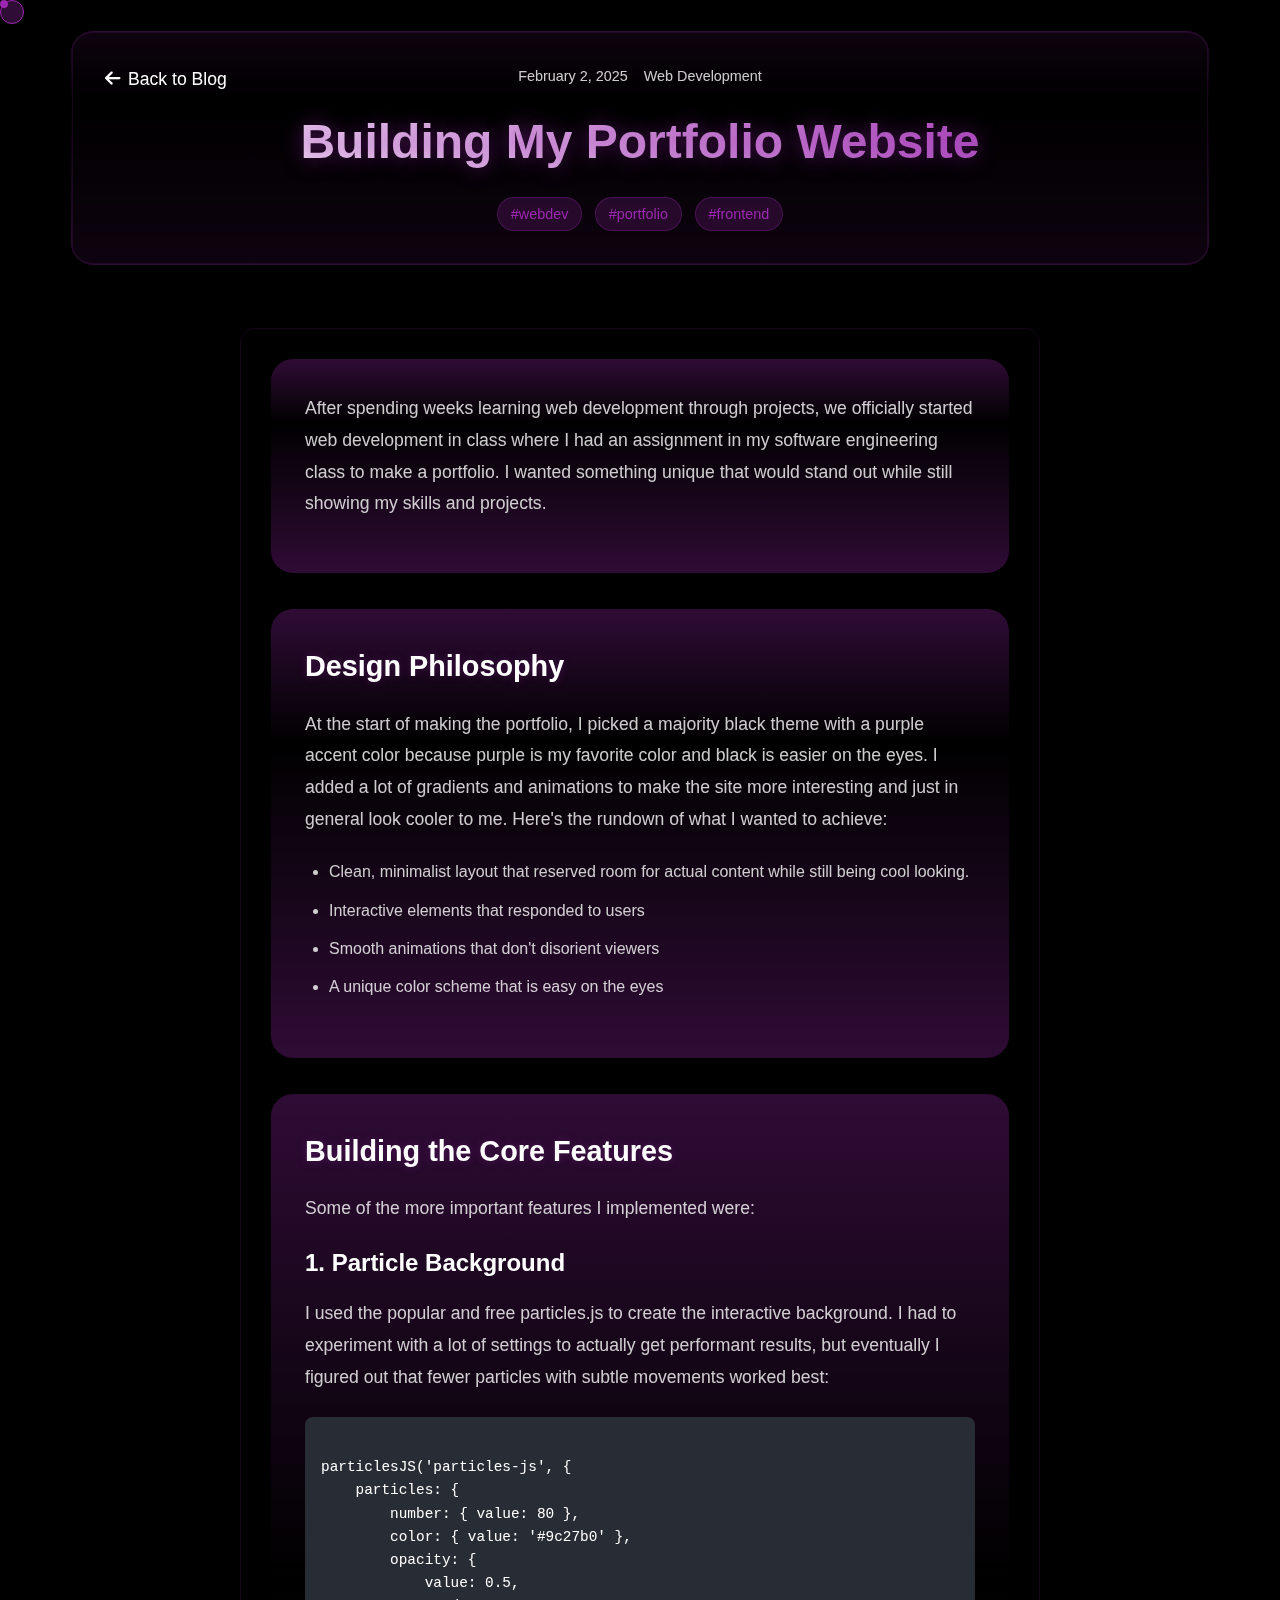
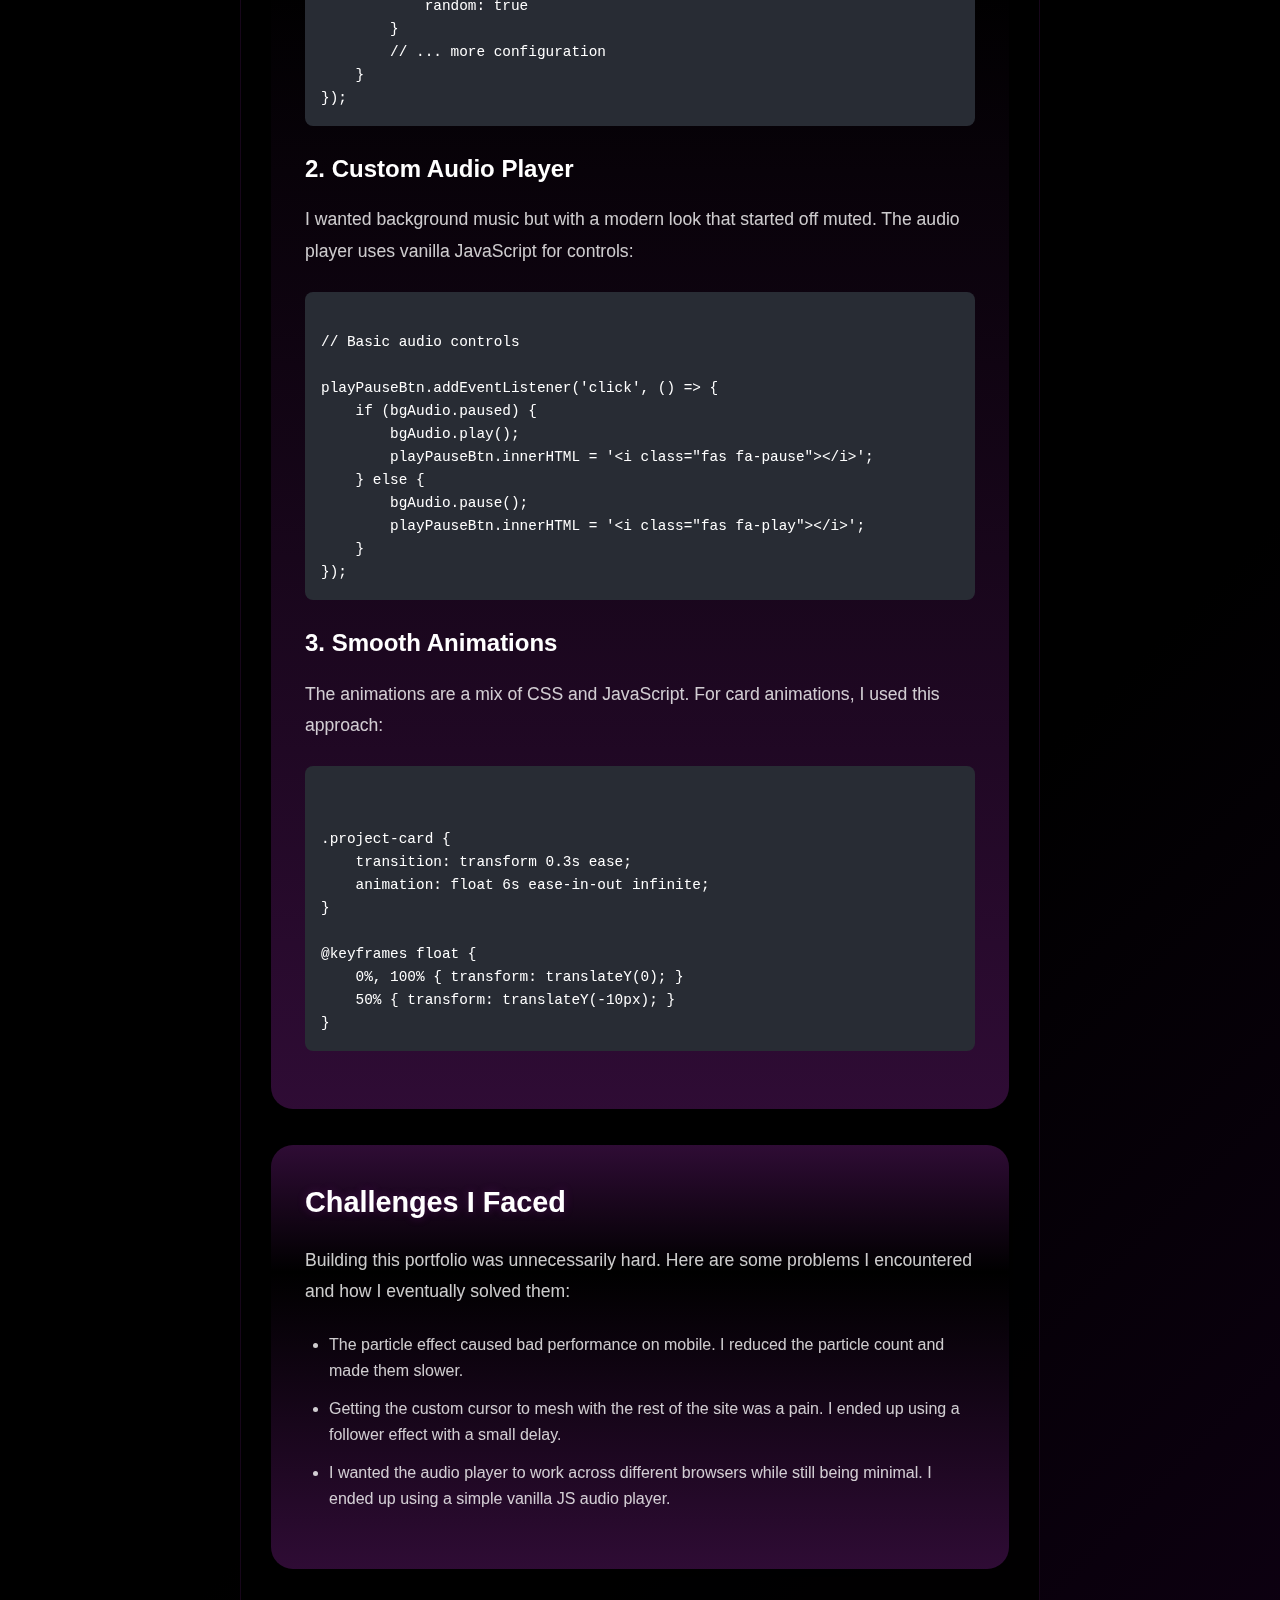
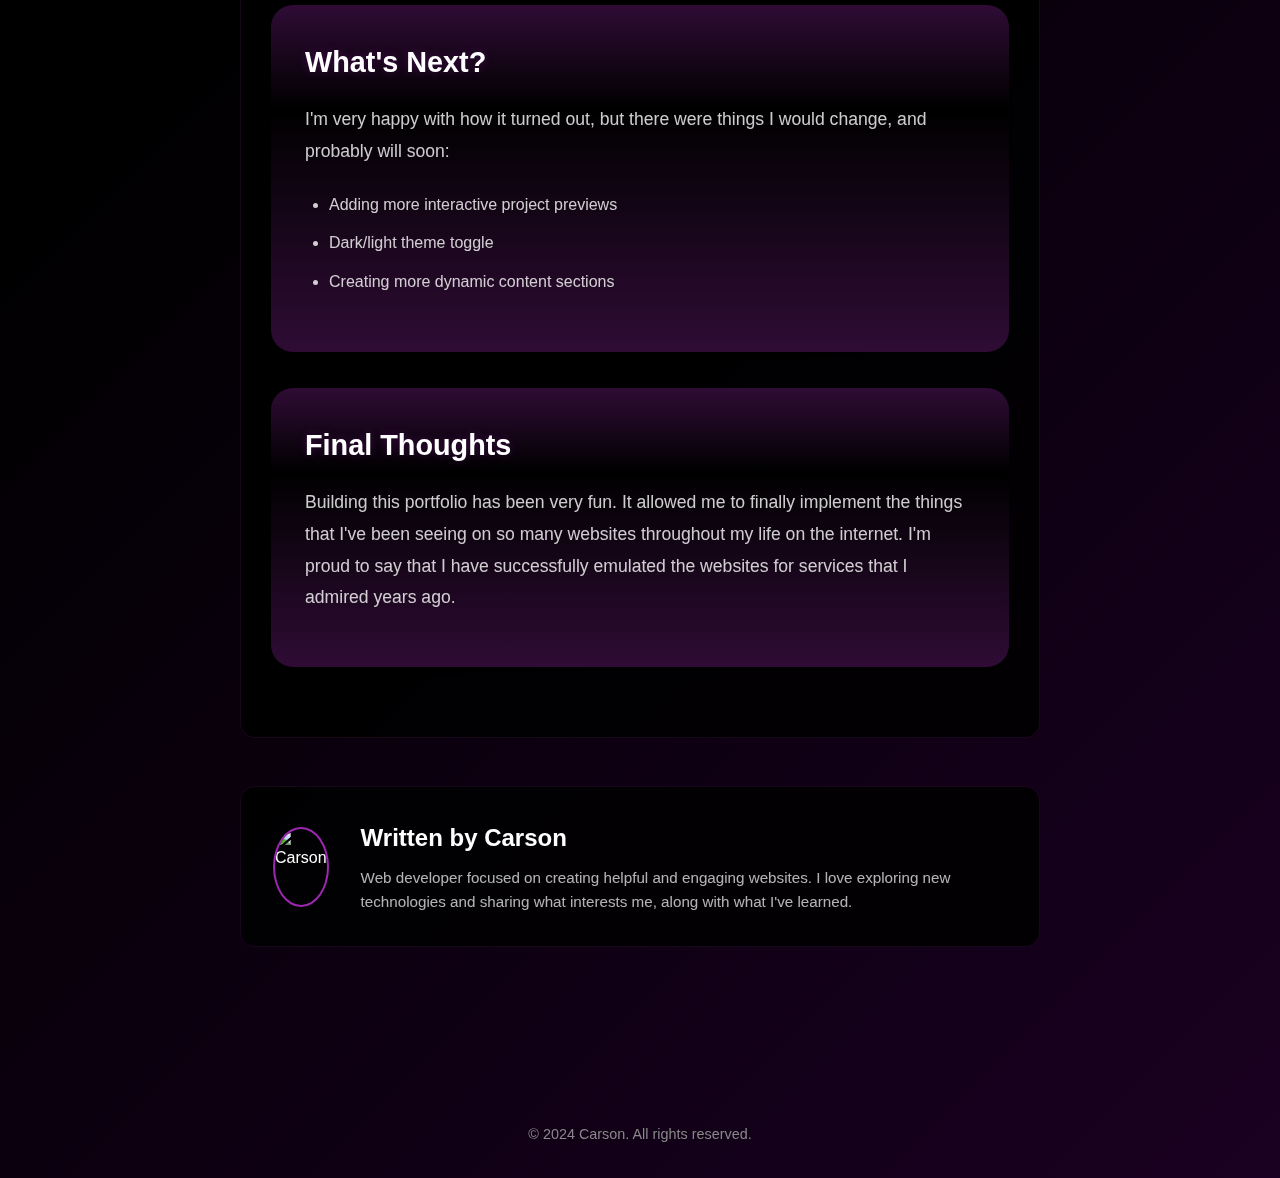
==== blog/how-i-built-my-portfolio.html @ 6c85869a "Added blog section with first post about portfolio creation. Enhanced UI with better visibility for " ====
<!DOCTYPE html>
<html lang="en">
<head>
    <meta charset="UTF-8">
    <meta name="viewport" content="width=device-width, initial-scale=1.0">
    <title>How I Built My Portfolio - Carson's Blog</title>
    <link rel="preconnect" href="https://fonts.googleapis.com">
    <link rel="preconnect" href="https://fonts.gstatic.com" crossorigin>
    <link href="https://fonts.googleapis.com/css2?family=Satoshi:wght@400;500;700&display=swap" rel="stylesheet">
    <link rel="stylesheet" href="https://cdnjs.cloudflare.com/ajax/libs/font-awesome/6.5.1/css/all.min.css">
    <link rel="stylesheet" href="../styles/style.css">
    <link rel="stylesheet" href="../styles/blog.css">
    <link rel="stylesheet" href="https://cdnjs.cloudflare.com/ajax/libs/highlight.js/11.9.0/styles/atom-one-dark.min.css">
</head>
<body>
    <!-- Particle Container -->
    <div class="particles" id="particles-js"></div>

    <!-- Custom Cursor Elements -->
    <div class="custom-cursor"></div>
    <div class="custom-cursor-follower"></div>

    <div class="container">
        <!-- Blog Post Header -->
        <header class="blog-header">
            <a href="index.html" class="back-link">
                <i class="fas fa-arrow-left"></i> Back to Blog
            </a>
            <div class="post-meta">
                <span class="post-date">February 2, 2025</span>
                <span class="post-category">Web Development</span>
            </div>
            <h1>Building My Portfolio Website</h1>
            <div class="post-tags">

                <span>#webdev</span>
                <span>#portfolio</span>
                <span>#frontend</span>
            </div>
        </header>

        <!-- Blog Post Content -->
        <article class="blog-post-content">
            <!-- Introduction -->
            <section class="post-section">
                <p>
                    After spending weeks learning web development through projects, we officially started web development in class where I had an assignment in my software engineering class to make a portfolio. I wanted something unique that would stand out while still showing my skills and projects.
                </p>
            </section>

            <!-- Design Philosophy -->
            <section class="post-section">
                <h2>Design Philosophy</h2>
                <p>
                    At the start of making the portfolio, I picked a majority black theme with a purple accent color because purple is my favorite color and black is easier on the eyes. I added a lot of gradients and animations to make the site more interesting and just in general look cooler to me. Here's the rundown of what I wanted to achieve:
                </p>
                <ul>
                    <li>Clean, minimalist layout that reserved room for actual content while still being cool looking.</li>
                    <li>Interactive elements that responded to users</li>
                    <li>Smooth animations that don't disorient viewers</li>
                    <li>A unique color scheme that is easy on the eyes</li>
                </ul>
            </section>


            <!-- Technical Implementation -->
            <section class="post-section">
                <h2>Building the Core Features</h2>
                <p>
                    Some of the more important features I implemented were:
                </p>

                <h3>1. Particle Background</h3>
                <p>
                    I used the popular and free particles.js to create the interactive background. I had to experiment with a lot of settings to actually get performant results, but eventually I figured out that fewer particles with subtle movements worked best:
                </p>
                <pre><code class="language-javascript">
particlesJS('particles-js', {
    particles: {
        number: { value: 80 },
        color: { value: '#9c27b0' },
        opacity: {
            value: 0.5,
            random: true
        }
        // ... more configuration
    }
});</code></pre>

                <h3>2. Custom Audio Player</h3>
                <p>
                    I wanted background music but with a modern look that started off muted. The audio player uses vanilla JavaScript for controls:
                </p>
                <pre><code class="language-javascript">
// Basic audio controls

playPauseBtn.addEventListener('click', () => {
    if (bgAudio.paused) {
        bgAudio.play();
        playPauseBtn.innerHTML = '&lt;i class="fas fa-pause">&lt;/i>';
    } else {
        bgAudio.pause();
        playPauseBtn.innerHTML = '&lt;i class="fas fa-play">&lt;/i>';
    }
});</code></pre>

                <h3>3. Smooth Animations</h3>
                <p>
                    The animations are a mix of CSS and JavaScript. For card animations, I used this approach:
                </p>
                <pre><code class="language-css">

.project-card {
    transition: transform 0.3s ease;
    animation: float 6s ease-in-out infinite;
}

@keyframes float {
    0%, 100% { transform: translateY(0); }
    50% { transform: translateY(-10px); }
}</code></pre>
            </section>

            <!-- Challenges and Solutions -->
            <section class="post-section">
                <h2>Challenges I Faced</h2>
                <p>
                    Building this portfolio was unnecessarily hard. Here are some problems I encountered and how I eventually solved them:
                </p>
                <ul>

                    <li>The particle effect caused bad performance on mobile. I reduced the particle count and made them slower.</li>
                    <li>Getting the custom cursor to mesh with the rest of the site was a pain. I ended up using a follower effect with a small delay.</li>
                    <li>I wanted the audio player to work across different browsers while still being minimal. I ended up using a simple vanilla JS audio player.</li>
                </ul>
            </section>


            <!-- Future Improvements -->
            <section class="post-section">
                <h2>What's Next?</h2>
                <p>
                    I'm very happy with how it turned out, but there were things I would change, and probably will soon:
                </p>
                <ul>
                    <li>Adding more interactive project previews</li>
                    <li>Dark/light theme toggle</li>
                    <li>Creating more dynamic content sections</li>
                </ul>
            </section>

            <!-- Conclusion -->
            <section class="post-section">
                <h2>Final Thoughts</h2>
                <p>
                    Building this portfolio has been very fun. It allowed me to finally implement the things that I've been seeing on so many websites throughout my life on the internet. I'm proud to say that I have successfully emulated the websites for services that I admired years ago.
                </p>
            </section>
        </article>


        <!-- Author Bio -->
        <div class="author-bio">
            <img src="../images/profile.jpg" alt="Carson" class="author-image">
            <div class="author-info">
                <h3>Written by Carson</h3>
                <p>Web developer focused on creating helpful and engaging websites. I love exploring new technologies and sharing what interests me, along with what I've learned.</p>
            </div>
        </div>
    </div>


    <footer>
        <p>&copy; 2024 Carson. All rights reserved.</p>
    </footer>

    <script src="https://cdn.jsdelivr.net/particles.js/2.0.0/particles.min.js"></script>
    <script src="https://cdnjs.cloudflare.com/ajax/libs/highlight.js/11.9.0/highlight.min.js"></script>
    <script>
        // Custom cursor effect
        const cursor = document.querySelector('.custom-cursor');
        const cursorFollower = document.querySelector('.custom-cursor-follower');

        document.addEventListener('mousemove', (e) => {
            cursor.style.left = e.clientX + 'px';
            cursor.style.top = e.clientY + 'px';
            
            setTimeout(() => {
                cursorFollower.style.left = e.clientX + 'px';
                cursorFollower.style.top = e.clientY + 'px';
            }, 50);
        });

        document.addEventListener('mousedown', () => {
            cursor.style.transform = 'scale(0.8)';
            cursorFollower.style.transform = 'scale(0.5)';
        });

        document.addEventListener('mouseup', () => {
            cursor.style.transform = 'scale(1)';
            cursorFollower.style.transform = 'scale(1)';
        });

        // Hover effect for clickable elements
        const clickables = document.querySelectorAll('a, button, code');
        clickables.forEach(element => {
            element.addEventListener('mouseenter', () => {
                cursor.style.transform = 'scale(1.5)';
                cursorFollower.style.transform = 'scale(0.5)';
            });
            
            element.addEventListener('mouseleave', () => {
                cursor.style.transform = 'scale(1)';
                cursorFollower.style.transform = 'scale(1)';
            });
        });

        // Initialize syntax highlighting
        hljs.highlightAll();
    </script>
</body>
</html>
---- styles/style.css ----
/* Reset and Base Styles */
* {
    margin: 0;
    padding: 0;
    box-sizing: border-box;
    cursor: none !important;
}

:root {
    --gradient-start: #000000;
    --gradient-end: #1a0022;
    --accent-color: #9c27b0;
    --text-color: #ffffff;
    --card-bg: rgba(0, 0, 0, 0.85);
    --card-border: rgba(156, 39, 176, 0.15);
    --card-hover: rgba(156, 39, 176, 0.2);
}

@property --gradient-angle {
    syntax: '<angle>';
    initial-value: 0deg;
    inherits: false;
}

body {
    font-family: 'Satoshi', sans-serif;
    line-height: 1.6;
    color: var(--text-color);
    background: linear-gradient(135deg, var(--gradient-start) 60%, var(--gradient-end) 100%);
    min-height: 100vh;
}

.container {
    max-width: 1200px;
    margin: 0 auto;
    padding: 2rem;
}

/* Profile Section Styles */
.profile-section {
    background: var(--card-bg);
    border-radius: 20px;
    padding: 2rem;
    margin-bottom: 2rem;
    box-shadow: 0 4px 20px rgba(0, 0, 0, 0.3);
    backdrop-filter: blur(10px);
    border: 1px solid var(--card-border);
}

.profile-container {
    display: flex;
    align-items: center;
    gap: 2rem;
}

.profile-image {
    flex-shrink: 0;
    position: relative;
    transform-style: preserve-3d;
    perspective: 1000px;
}

.avatar {
    width: 150px;
    height: 150px;
    border-radius: 50%;
    object-fit: cover;
    border: 3px solid var(--accent-color);
    box-shadow: 0 0 20px rgba(156, 39, 176, 0.3);
    transform: translateZ(20px);
    transition: transform 0.3s ease;
}

.profile-info {
    flex-grow: 1;
}

.profile-info h1 {
    font-size: 2.5rem;
    margin-bottom: 1rem;
    font-weight: 700;
    background: linear-gradient(45deg, #fff, #e1bee7);
    -webkit-background-clip: text;
    -webkit-text-fill-color: transparent;
}

.status {
    color: rgba(255, 255, 255, 0.7);
    font-size: 1.1rem;
    margin-bottom: 1rem;
    padding: 0.5rem 1rem;
    border-radius: 20px;
    display: inline-block;
    position: relative;
    text-shadow: 0 0 10px rgba(156, 39, 176, 0.3);
}

.social-links {
    display: flex;
    gap: 1rem;
}

.social-icon {
    width: 45px;
    height: 45px;
    border-radius: 50%;
    background: var(--card-bg);
    display: flex;
    align-items: center;
    justify-content: center;
    color: var(--text-color);
    text-decoration: none;
    transition: all 0.3s ease;
    border: 1px solid var(--card-border);
    padding: 10px;
    position: relative;
}

.social-icon i {
    font-size: 1.2rem;
    position: absolute;
    top: 50%;
    left: 50%;
    transform: translate(-50%, -50%);
}

.social-icon:hover {
    background: var(--accent-color);
    transform: translateY(-2px);
    box-shadow: 0 0 15px rgba(156, 39, 176, 0.4);
}

/* Section Styles */
section {
    position: relative;
    background: var(--card-bg);
    border-radius: 20px;
    padding: 2rem;
    margin-bottom: 2rem;
    box-shadow: 0 4px 20px rgba(0, 0, 0, 0.3);
    border: none;
    z-index: 1;
}

section::before {
    content: '';
    position: absolute;
    inset: -2px;
    border-radius: 22px;
    background: linear-gradient(
        var(--gradient-angle),
        var(--accent-color),
        transparent 70%,
        var(--accent-color)
    );
    opacity: 0.3;
    z-index: -1;
    animation: rotate-gradient 5s linear infinite;
}

section::after {
    background: var(--card-bg);
}

h2 {
    font-size: 2rem;
    margin-bottom: 1.5rem;
    color: var(--text-color);
    text-shadow: 0 0 10px rgba(156, 39, 176, 0.3);
}

h3 {
    font-size: 1.5rem;
    margin-bottom: 1rem;
    color: var(--text-color);
}

/* About Section */
.about-content {
    max-width: 800px;
}

.about-content p {
    margin-bottom: 1.5rem;
    font-size: 1.1rem;
    color: rgba(255, 255, 255, 0.8);
}

.interests ul {
    list-style: none;
    display: grid;
    grid-template-columns: repeat(auto-fit, minmax(200px, 1fr));
    gap: 1rem;
}

.interests li {
    background: var(--card-bg);
    padding: 1.2rem;
    border-radius: 15px;
    font-weight: 500;
    color: var(--text-color);
    border: 1px solid var(--card-border);
    transition: all 0.3s ease;
    display: flex;
    flex-direction: column;
    gap: 0.5rem;
}

.interests li i {
    color: var(--accent-color);
    margin-right: 0.5rem;
    font-size: 1.1rem;
}

.game-details {
    font-size: 0.9rem;
    color: rgba(255, 255, 255, 0.6);
    margin-top: 0.3rem;
}

.interests li:hover {
    transform: translateY(-2px);
    background: rgba(156, 39, 176, 0.1);
    box-shadow: 0 0 15px rgba(156, 39, 176, 0.2);
}

/* Portfolio Section */
.projects-grid {
    display: grid;
    grid-template-columns: repeat(auto-fit, minmax(300px, 1fr));
    gap: 2rem;
}

.project-card {
    background: var(--card-bg);
    border-radius: 15px;
    overflow: hidden;
    transition: transform 0.3s ease;
    border: 1px solid var(--card-border);
    animation: float 6s ease-in-out infinite;
    animation-delay: calc(var(--delay, 0) * 1s);
}

.project-card:hover {
    transform: translateY(-5px) scale(1.02);
    box-shadow: 0 10px 30px rgba(156, 39, 176, 0.3);
    transition: all 0.3s ease;
}

.project-image {
    width: 100%;
    height: 200px;
    object-fit: cover;
}

.project-content {
    padding: 1.5rem;
}

.project-content h3 {
    color: var(--text-color);
    margin-bottom: 0.5rem;
}

.project-content p {
    color: rgba(255, 255, 255, 0.8);
    margin-bottom: 1rem;
}

.tech-stack {
    display: flex;
    flex-wrap: wrap;
    gap: 0.5rem;
    margin-bottom: 1rem;
}

.tech-stack span {
    background: rgba(156, 39, 176, 0.2);
    padding: 0.3rem 0.8rem;
    border-radius: 15px;
    font-size: 0.9rem;
    color: var(--text-color);
    border: 1px solid rgba(156, 39, 176, 0.3);
}

.project-links {
    display: flex;
    gap: 1rem;
    margin-top: 1.5rem;
}

.project-link {
    display: inline-flex;
    align-items: center;
    gap: 0.5rem;
    color: var(--text-color);
    text-decoration: none;
    padding: 0.5rem 1rem;
    border-radius: 20px;
    transition: all 0.3s ease;
    font-size: 0.9rem;
}

.project-link:not(.live-demo) {
    background: var(--accent-color);
}

.project-link.live-demo {
    background: transparent;
    border: 1px solid var(--accent-color);
}

.project-link:hover {
    transform: translateY(-2px);
    box-shadow: 0 0 15px rgba(156, 39, 176, 0.4);
}

.project-link:not(.live-demo):hover {
    background: #7b1fa2;
}

.project-link.live-demo:hover {
    background: rgba(156, 39, 176, 0.1);
}

/* Skills Section */
.skills-grid {
    display: grid;
    grid-template-columns: repeat(auto-fit, minmax(250px, 1fr));
    gap: 2rem;
}

.skill-card {
    background: var(--card-bg);
    padding: 2rem;
    border-radius: 15px;
    text-align: center;
    border: 1px solid var(--card-border);
    position: relative;
    animation: float 6s ease-in-out infinite;
    animation-delay: calc(var(--delay, 0) * 1s);
}

.skill-card i {
    font-size: 2rem;
    color: var(--accent-color);
    margin-bottom: 1.5rem;
    width: 60px;
    height: 60px;
    display: inline-flex;
    align-items: center;
    justify-content: center;
    border-radius: 50%;
    background: rgba(156, 39, 176, 0.1);
    border: 1px solid rgba(156, 39, 176, 0.2);
}

.skill-card h3 {
    margin-top: 0.5rem;
}

.skill-card ul {
    list-style: none;
    margin-top: 1rem;
}

.skill-card li {
    color: rgba(255, 255, 255, 0.8);
    margin-bottom: 0.5rem;
    padding: 0.5rem;
    border-radius: 8px;
    transition: background-color 0.3s ease;
}

.skill-card li:hover {
    background: rgba(156, 39, 176, 0.1);
}

/* Footer */
footer {
    text-align: center;
    padding: 2rem;
    color: rgba(255, 255, 255, 0.6);
    font-size: 0.9rem;
}

/* Responsive Design */
@media (max-width: 768px) {
    .profile-container {
        flex-direction: column;
        text-align: center;
    }

    .social-links {
        justify-content: center;
    }

    .projects-grid {
        grid-template-columns: 1fr;
    }

    .skills-grid {
        grid-template-columns: 1fr;
    }
}

/* Animations */
@keyframes fadeIn {
    from {
        opacity: 0;
        transform: translateY(20px);
    }
    to {
        opacity: 1;
        transform: translateY(0);
    }
}

section {
    animation: fadeIn 0.6s ease-out forwards;
}

/* Cursor Effects */
.custom-cursor {
    width: 8px;
    height: 8px;
    background: var(--accent-color);
    border-radius: 50%;
    position: fixed;
    pointer-events: none;
    z-index: 9999;
    transition: transform 0.1s ease;
}

.custom-cursor-follower {
    width: 24px;
    height: 24px;
    background: rgba(156, 39, 176, 0.3);
    border: 1px solid var(--accent-color);
    border-radius: 50%;
    position: fixed;
    pointer-events: none;
    z-index: 9998;
    transition: transform 0.15s ease;
}

/* Glowing effect for profile image */
.profile-image::before {
    content: '';
    position: absolute;
    inset: -10px;
    background: linear-gradient(45deg, var(--accent-color), transparent);
    border-radius: 50%;
    transform: translateZ(10px);
    filter: blur(10px);
    opacity: 0.2;
}

@keyframes glowPulse {
    0% {
        opacity: 0.5;
        transform: scale(1);
    }
    50% {
        opacity: 0.7;
        transform: scale(1.02);
    }
    100% {
        opacity: 0.5;
        transform: scale(1);
    }
}

/* Add smooth scrolling */
html {
    scroll-behavior: smooth;
}

/* Add hover effects for links */
a:hover {
    cursor: none;
}

/* Fun Facts Section */
.fun-facts ul {
    list-style: none;
    display: grid;
    grid-template-columns: repeat(auto-fit, minmax(300px, 1fr));
    gap: 1rem;
    margin-bottom: 2rem;
}

.fun-facts li {
    background: var(--card-bg);
    padding: 1rem 1.5rem;
    border-radius: 15px;
    border: 1px solid var(--card-border);
    display: flex;
    align-items: center;
    gap: 1rem;
    transition: all 0.3s ease;
}

.fun-facts li:hover {
    transform: translateY(-2px);
    background: rgba(156, 39, 176, 0.1);
    box-shadow: 0 0 15px rgba(156, 39, 176, 0.2);
}

.fun-facts li i {
    color: var(--accent-color);
    font-size: 1.2rem;
    min-width: 24px;
    text-align: center;
}

/* Games Section */
.games-section {
    margin-top: 2rem;
}

.games-grid {
    display: grid;
    grid-template-columns: repeat(auto-fit, minmax(280px, 1fr));
    gap: 1.5rem;
}

.game-card {
    background: var(--card-bg);
    border-radius: 15px;
    padding: 1.5rem;
    border: 1px solid var(--card-border);
    transition: all 0.3s ease;
    position: relative;
    overflow: hidden;
    animation: float 6s ease-in-out infinite;
    animation-delay: calc(var(--delay, 0) * 1s);
}

.game-card::before {
    content: '';
    position: absolute;
    top: 0;
    left: 0;
    width: 100%;
    height: 100%;
    background: linear-gradient(45deg, transparent, rgba(156, 39, 176, 0.1));
    opacity: 0;
    transition: opacity 0.3s ease;
}

.game-card:hover {
    transform: translateY(-5px) scale(1.02);
    box-shadow: 0 10px 30px rgba(156, 39, 176, 0.3);
    transition: all 0.3s ease;
}

.game-card:hover::before {
    opacity: 1;
}

.game-card h4 {
    color: var(--text-color);
    font-size: 1.2rem;
    margin-bottom: 0.8rem;
    position: relative;
}

.game-card p {
    color: rgba(255, 255, 255, 0.7);
    font-size: 0.95rem;
    line-height: 1.5;
    position: relative;
}

/* Responsive adjustments */
@media (max-width: 768px) {
    .fun-facts ul,
    .games-grid {
        grid-template-columns: 1fr;
    }
    
    .game-card {
        margin-bottom: 1rem;
    }
}

/* Add new animations */
@keyframes rotate-gradient {
    0% {
        --gradient-angle: 0deg;
    }
    100% {
        --gradient-angle: 360deg;
    }
}

@keyframes float {
    0%, 100% {
        transform: translateY(0);
    }
    50% {
        transform: translateY(-10px);
    }
}

/* Add shine effect to cards */
.game-card::after,
.project-card::after,
.skill-card::after {
    content: '';
    position: absolute;
    top: -50%;
    left: -50%;
    width: 200%;
    height: 200%;
    background: linear-gradient(
        45deg,
        transparent,
        rgba(255, 255, 255, 0.03),
        transparent
    );
    transform: rotate(45deg);
    animation: shine 10s linear infinite;
}

@keyframes shine {
    0% {
        transform: translateX(-100%) rotate(45deg);
    }
    100% {
        transform: translateX(100%) rotate(45deg);
    }
}

/* Add glow effect to headings */
h2::after,
h3::after,
h4::after {
    content: '';
    position: absolute;
    left: 0;
    bottom: -5px;
    width: 0;
    height: 2px;
    background: var(--accent-color);
    transition: width 0.3s ease;
}

h2:hover::after,
h3:hover::after,
h4:hover::after {
    width: 100%;
}

/* Add hover effect for cards */
.game-card:hover,
.project-card:hover,
.skill-card:hover {
    transform: translateY(-5px) scale(1.02);
    box-shadow: 0 10px 30px rgba(156, 39, 176, 0.3);
    transition: all 0.3s ease;
}

/* Add particle effect container */
.particles {
    position: fixed;
    top: 0;
    left: 0;
    width: 100%;
    height: 100%;
    pointer-events: none;
    z-index: -1;
    opacity: 0.7;
}

/* Add after status styles */
.status-container {
    margin-bottom: 1rem;
}

.typing {
    border-right: 2px solid var(--accent-color);
    animation: blink 0.7s infinite;
}

@keyframes blink {
    0%, 100% { border-color: transparent }
    50% { border-color: var(--accent-color) }
}

/* Audio Player Styles */
.audio-player {
    margin: 1rem 0;
    background: var(--card-bg);
    padding: 0.8rem;
    border-radius: 15px;
    border: 1px solid var(--card-border);
    width: 180px;
    display: flex;
    flex-direction: column;
    align-items: center;
}

#visualizer {
    width: 140px;
    height: 30px;
    margin-bottom: 0.5rem;
    border-radius: 8px;
    background: rgba(0, 0, 0, 0.2);
}

.audio-controls {
    display: flex;
    align-items: center;
    gap: 0.5rem;
    width: 100%;
}

.audio-btn {
    background: var(--accent-color);
    border: none;
    min-width: 32px;
    width: 32px;
    height: 32px;
    border-radius: 50%;
    color: white;
    display: flex;
    align-items: center;
    justify-content: center;
    cursor: none;
    transition: background-color 0.3s ease;
    padding: 0;
    flex-shrink: 0;
}

.audio-btn i {
    font-size: 12px;
    width: auto;
    height: auto;
    line-height: 1;
    margin-left: 1px; /* Slight adjustment for the play icon */
}

.audio-btn:hover {
    background: #7b1fa2;
}

.volume-control {
    display: flex;
    align-items: center;
    gap: 0.5rem;
    flex-grow: 1;
}

.volume-control i {
    color: var(--text-color);
    width: 16px;
    font-size: 14px;
}

input[type="range"] {
    -webkit-appearance: none;
    width: 100%;
    height: 4px;
    background: rgba(255, 255, 255, 0.1);
    border-radius: 2px;
    cursor: none;
}

input[type="range"]::-webkit-slider-thumb {
    -webkit-appearance: none;
    width: 12px;
    height: 12px;
    background: var(--accent-color);
    border-radius: 50%;
    cursor: none;
    transition: all 0.3s ease;
}

input[type="range"]::-webkit-slider-thumb:hover {
    transform: scale(1.2);
    box-shadow: 0 0 10px rgba(156, 39, 176, 0.4);
}

/* Side Navigation Styles */
.side-nav {
    position: fixed;
    left: 2rem;
    top: 50%;
    transform: translateY(-50%);
    z-index: 1000;
    display: flex;
    flex-direction: column;
    gap: 1rem;
}

.side-nav-label {
    color: var(--text-color);
    font-size: 0.9rem;
    opacity: 0.7;
    margin-bottom: 0.5rem;
    padding-left: 1rem;
}

.side-nav a {
    color: rgba(255, 255, 255, 0.6);
    text-decoration: none;
    font-size: 0.9rem;
    padding: 0.5rem 1rem;
    transition: all 0.3s ease;
    position: relative;
    display: flex;
    align-items: center;
}

.side-nav a::before {
    content: '';
    position: absolute;
    left: 0;
    top: 50%;
    transform: translateY(-50%);
    width: 2px;
    height: 0;
    background: var(--accent-color);
    transition: height 0.3s ease;
}

.side-nav a.active {
    color: var(--accent-color);
}

.side-nav a.active::before {
    height: 100%;
}

.side-nav a:hover {
    color: var(--accent-color);
}

/* Remove scrollbar styles */
::-webkit-scrollbar {
    display: none;
}

/* Enable smooth scrolling */
html {
    scrollbar-width: none;
    -ms-overflow-style: none;
}

/* Scroll Progress Bar */
.scroll-progress {
    position: fixed;
    top: 0;
    left: 0;
    width: 0;
    height: 3px;
    background: linear-gradient(to right, var(--accent-color), #e1bee7);
    z-index: 9999;
    transition: width 0.2s ease;
}

/* Scroll Reveal Effect */
.reveal {
    opacity: 0;
    transform: translateY(30px);
    transition: all 0.8s ease;
}

.reveal.active {
    opacity: 1;
    transform: translateY(0);
}

/* Add blog section styles */
.blog-section {
    margin-top: 2rem;
}

.blog-grid {
    display: grid;
    grid-template-columns: repeat(auto-fit, minmax(300px, 1fr));
    gap: 2rem;
}

.blog-card {
    background: var(--card-bg);
    border-radius: 15px;
    overflow: hidden;
    transition: all 0.3s ease;
    border: 1px solid var(--card-border);
    padding: 1.5rem;
}

.blog-card:hover {
    transform: translateY(-5px);
    background: var(--card-hover);
}

.blog-image {
    width: 100%;
    height: 200px;
    object-fit: cover;
}

.blog-content {
    padding: 1.5rem;
}

.blog-date {
    color: rgba(255, 255, 255, 0.5);
    font-size: 0.9rem;
    margin-bottom: 0.5rem;
}

.blog-title {
    font-size: 1.3rem;
    margin-bottom: 1rem;
    color: var(--text-color);
}

.blog-excerpt {
    color: rgba(255, 255, 255, 0.7);
    margin-bottom: 1rem;
    line-height: 1.6;
}

.blog-link {
    display: inline-flex;
    align-items: center;
    gap: 0.5rem;
    color: var(--accent-color);
    text-decoration: none;
    font-weight: 500;
    transition: all 0.3s ease;
}

.blog-link:hover {
    color: #ba68c8;
}

.blog-tags {
    display: flex;
    gap: 0.5rem;
    flex-wrap: wrap;
    margin-top: 1rem;
}

.blog-tags span {
    background: rgba(156, 39, 176, 0.15);
    padding: 0.3rem 0.8rem;
    border-radius: 15px;
    font-size: 0.9rem;
    color: var(--text-color);
}

.blog-cta {
    text-align: center;
    margin-top: 2rem;
}

.blog-main-link {
    display: inline-flex;
    align-items: center;
    gap: 0.5rem;
    color: var(--text-color);
    text-decoration: none;
    padding: 0.8rem 1.5rem;
    background: var(--accent-color);
    border-radius: 25px;
    transition: all 0.3s ease;
    font-weight: 500;
    margin-top: 1rem;
}

.blog-main-link:hover {
    background: #7b1fa2;
    transform: translateY(-2px);
    box-shadow: 0 0 20px rgba(156, 39, 176, 0.4);
}

/* Navigation */
.main-nav {
    display: flex;
    justify-content: center;
    gap: 2rem;
    padding: 1rem 0;
    margin-bottom: 2rem;
}

.main-nav a {
    color: #fff;
    text-decoration: none;
    font-size: 1.1rem;
    position: relative;
    padding: 0.5rem 1rem;
    transition: color 0.3s ease;
}

.main-nav a::after {
    content: '';
    position: absolute;
    width: 0;
    height: 2px;
    bottom: 0;
    left: 50%;
    background: var(--accent-color);
    transition: all 0.3s ease;
    transform: translateX(-50%);
}

.main-nav a:hover {
    color: var(--accent-color);
}

.main-nav a:hover::after {
    width: 100%;
}

/* External Navigation */
.external-nav {
    display: flex;
    justify-content: center;
    gap: 2rem;
    padding: 1rem 0;
    margin-bottom: 2rem;
}

.external-nav a {
    color: var(--text-color);
    text-decoration: none;
    font-size: 1.1rem;
    padding: 0.5rem 1.5rem;
    border: 1px solid var(--accent-color);
    border-radius: 20px;
    transition: all 0.3s ease;
    background: rgba(156, 39, 176, 0.1);
}

.external-nav a:hover {
    background: var(--accent-color);
    transform: translateY(-2px);
    box-shadow: 0 0 15px rgba(156, 39, 176, 0.4);
}

a, button, [role="button"] {
    cursor: none !important;
}
---- styles/blog.css ----
/* Blog Page Styles */
.blog-header {
    text-align: center;
    margin-bottom: 4rem;
    padding: 2rem;
    background: rgba(0, 0, 0, 0.7);
    border-radius: 20px;
    border: 1px solid var(--card-border);
    position: relative;
}

.blog-header::before {
    content: '';
    position: absolute;
    inset: -2px;
    border-radius: 22px;
    background: linear-gradient(
        var(--gradient-angle),
        var(--accent-color),
        transparent 70%,
        var(--accent-color)
    );
    opacity: 0.3;
    z-index: -1;
    animation: rotate-gradient 5s linear infinite;
}

.blog-header h1 {
    font-size: 3rem;
    margin-bottom: 1rem;
    background: linear-gradient(45deg, #fff, var(--accent-color));
    -webkit-background-clip: text;
    background-clip: text;
    color: transparent;
    animation: gradient 15s ease infinite;
    text-shadow: 0 0 20px rgba(156, 39, 176, 0.5);
}

.blog-description {
    font-size: 1.2rem;
    color: rgba(255, 255, 255, 0.9);
    max-width: 600px;
    margin: 0 auto;
}

.back-link {
    position: absolute;
    top: 2rem;
    left: 2rem;
    color: #fff;
    text-decoration: none;
    display: flex;
    align-items: center;
    gap: 0.5rem;
    font-size: 1.1rem;
    transition: color 0.3s ease;
}

.back-link:hover {
    color: var(--accent-color);
}

.blog-posts {
    max-width: 800px;
    margin: 0 auto;
    display: grid;
    gap: 2rem;
}

.blog-post {
    background: rgba(0, 0, 0, 0.85);
    border: 1px solid rgba(156, 39, 176, 0.15);
    border-radius: 15px;
    padding: 2rem;
    transition: transform 0.3s ease, border-color 0.3s ease;
    cursor: pointer;
    transform-style: preserve-3d;
}

.blog-post:hover {
    border-color: rgba(156, 39, 176, 0.3);
    transform: translateY(-5px);
}

.post-meta {
    display: flex;
    gap: 1rem;
    margin-bottom: 1rem;
    font-size: 0.9rem;
    color: rgba(255, 255, 255, 0.8);
    justify-content: center;
}

.post-title {
    font-size: 1.8rem;
    margin-bottom: 1rem;
    color: #fff;
    text-shadow: 0 0 10px rgba(156, 39, 176, 0.3);
}

.post-title a {
    color: #fff;
    text-decoration: none;
    transition: color 0.3s ease;
}

.post-title a:hover {
    color: var(--accent-color);
}

.post-excerpt {
    color: #aaa;
    line-height: 1.6;
    margin-bottom: 1.5rem;
}

.post-tags {
    display: flex;
    gap: 0.8rem;
    flex-wrap: wrap;
    justify-content: center;
    margin-top: 1rem;
}

.post-tags span {
    background: rgba(156, 39, 176, 0.2);
    color: var(--accent-color);
    padding: 0.3rem 0.8rem;
    border-radius: 20px;
    font-size: 0.9rem;
    border: 1px solid rgba(156, 39, 176, 0.3);
    transition: all 0.3s ease;
}

.post-tags span:hover {
    background: rgba(156, 39, 176, 0.3);
    transform: translateY(-2px);
}

footer {
    text-align: center;
    padding: 2rem 0;
    margin-top: 4rem;
    color: #888;
}

/* Blog Post Content Styles */
.blog-post-content {
    max-width: 800px;
    margin: 0 auto;
    padding: 2rem;
    background: var(--card-bg);
    border-radius: 15px;
    border: 1px solid var(--card-border);
}

.post-section {
    margin-bottom: 2.5rem;
}

.post-section h2 {
    font-size: 1.8rem;
    margin-bottom: 1.2rem;
    color: var(--text-color);
}

.post-section p {
    font-size: 1.1rem;
    line-height: 1.8;
    color: rgba(255, 255, 255, 0.8);
    margin-bottom: 1.2rem;
}

.post-section ul, .post-section ol {
    margin: 1.5rem 0;
    padding-left: 1.5rem;
}

.post-section li {
    margin-bottom: 0.8rem;
    color: rgba(255, 255, 255, 0.8);
}

/* Code Blocks */
pre {
    margin: 1.5rem 0;
    padding: 1rem;
    border-radius: 8px;
    background: #282c34;
    overflow-x: auto;
}

code {
    font-family: 'Fira Code', monospace;
    font-size: 0.9rem;
}

/* Inline code */
:not(pre) > code {
    background: rgba(156, 39, 176, 0.1);
    padding: 0.2rem 0.4rem;
    border-radius: 4px;
    color: var(--accent-color);
}

/* Author Bio */
.author-bio {
    max-width: 800px;
    margin: 3rem auto;
    padding: 2rem;
    background: var(--card-bg);
    border-radius: 15px;
    border: 1px solid var(--card-border);
    display: flex;
    align-items: center;
    gap: 2rem;
}

.author-image {
    width: 80px;
    height: 80px;
    border-radius: 50%;
    object-fit: cover;
    border: 2px solid var(--accent-color);
}

.author-info h3 {
    margin-bottom: 0.5rem;
    color: var(--text-color);
}

.author-info p {
    color: rgba(255, 255, 255, 0.7);
    font-size: 0.95rem;
    line-height: 1.6;
}

/* Related Posts */
.related-posts {
    max-width: 800px;
    margin: 3rem auto;
}

.related-posts h2 {
    margin-bottom: 2rem;
    text-align: center;
}

.post-grid {
    display: grid;
    grid-template-columns: repeat(auto-fit, minmax(250px, 1fr));
    gap: 2rem;
}

/* Responsive Design */
@media (max-width: 768px) {
    .blog-header h1 {
        font-size: 2.5rem;
    }

    .back-link {
        position: relative;
        top: 0;
        left: 0;
        margin-bottom: 2rem;
        justify-content: center;
    }

    .blog-posts {
        padding: 0 1rem;
    }

    .blog-post {
        padding: 1.5rem;
    }

    .post-title {
        font-size: 1.5rem;
    }

    .blog-post-content,
    .author-bio {
        padding: 1.5rem;
    }

    .author-bio {
        flex-direction: column;
        text-align: center;
    }

    .post-section h2 {
        font-size: 1.5rem;
    }

    .post-section p {
        font-size: 1rem;
    }
}
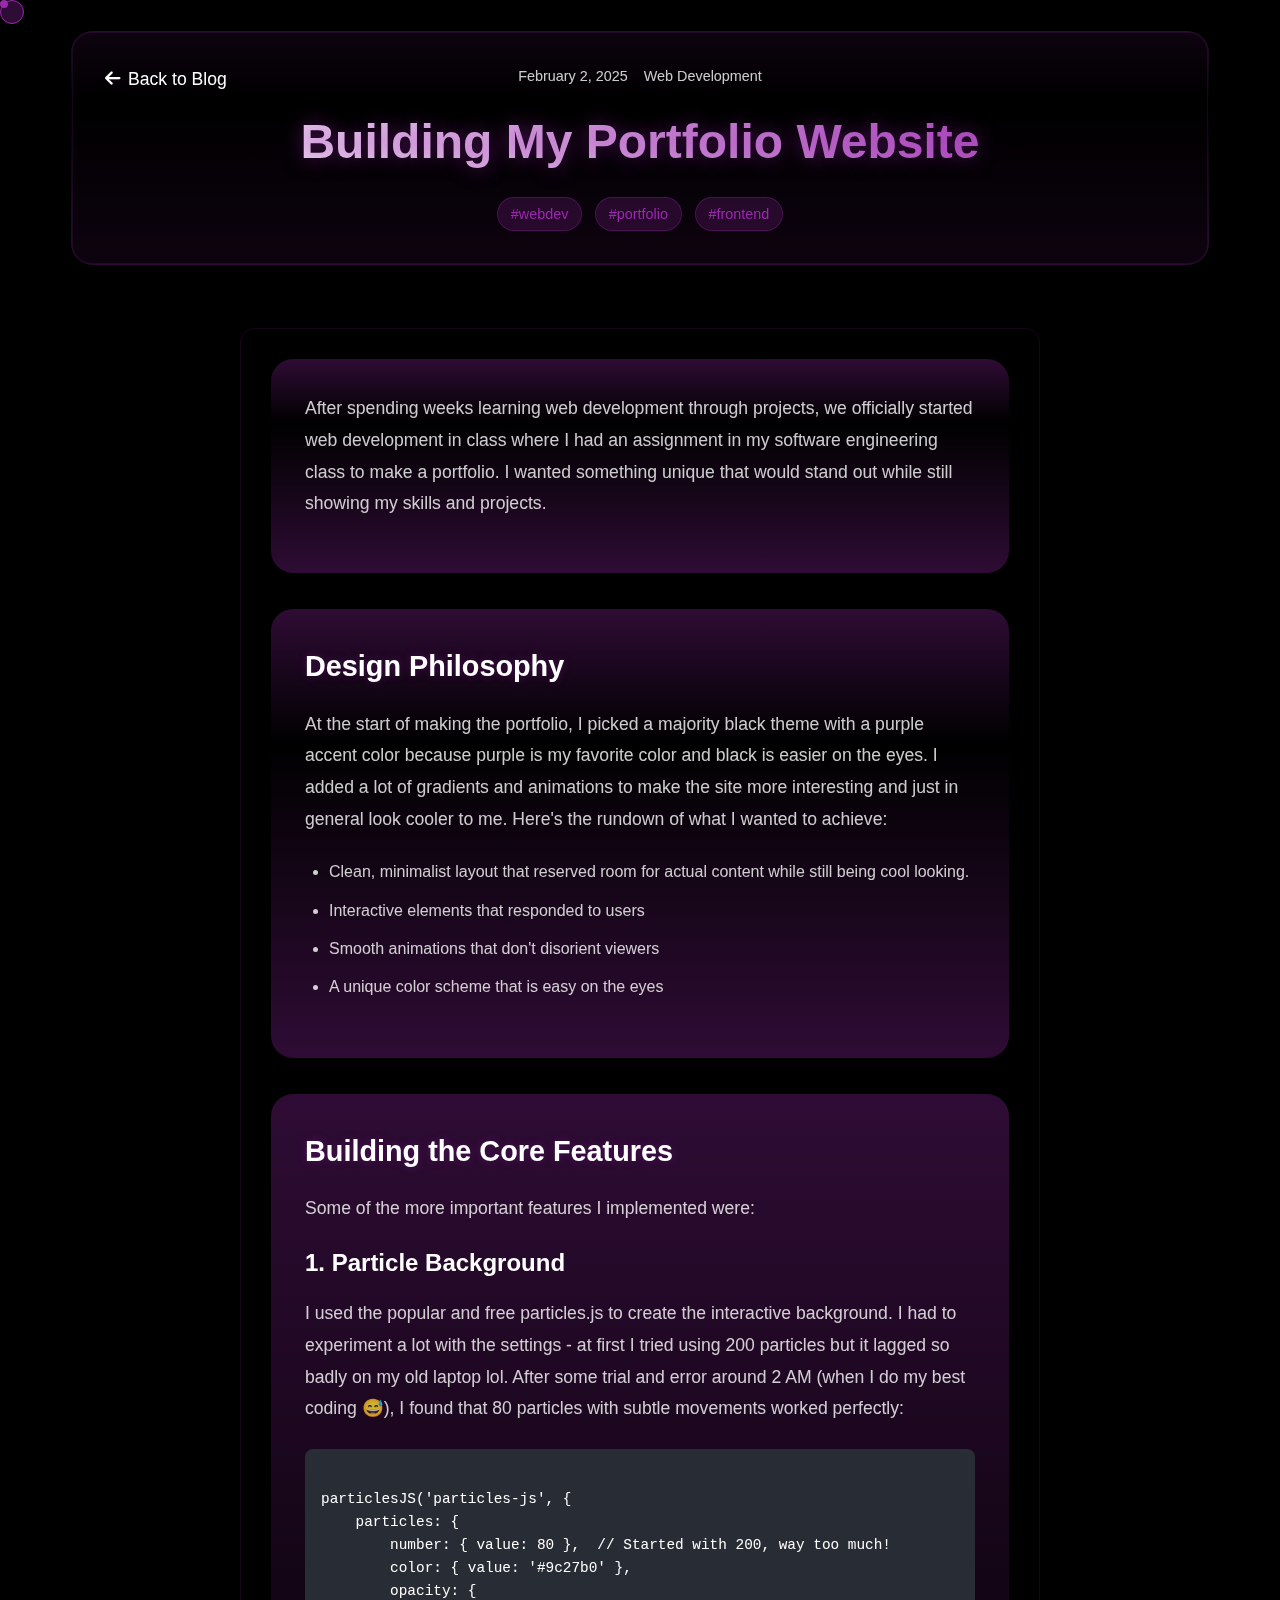
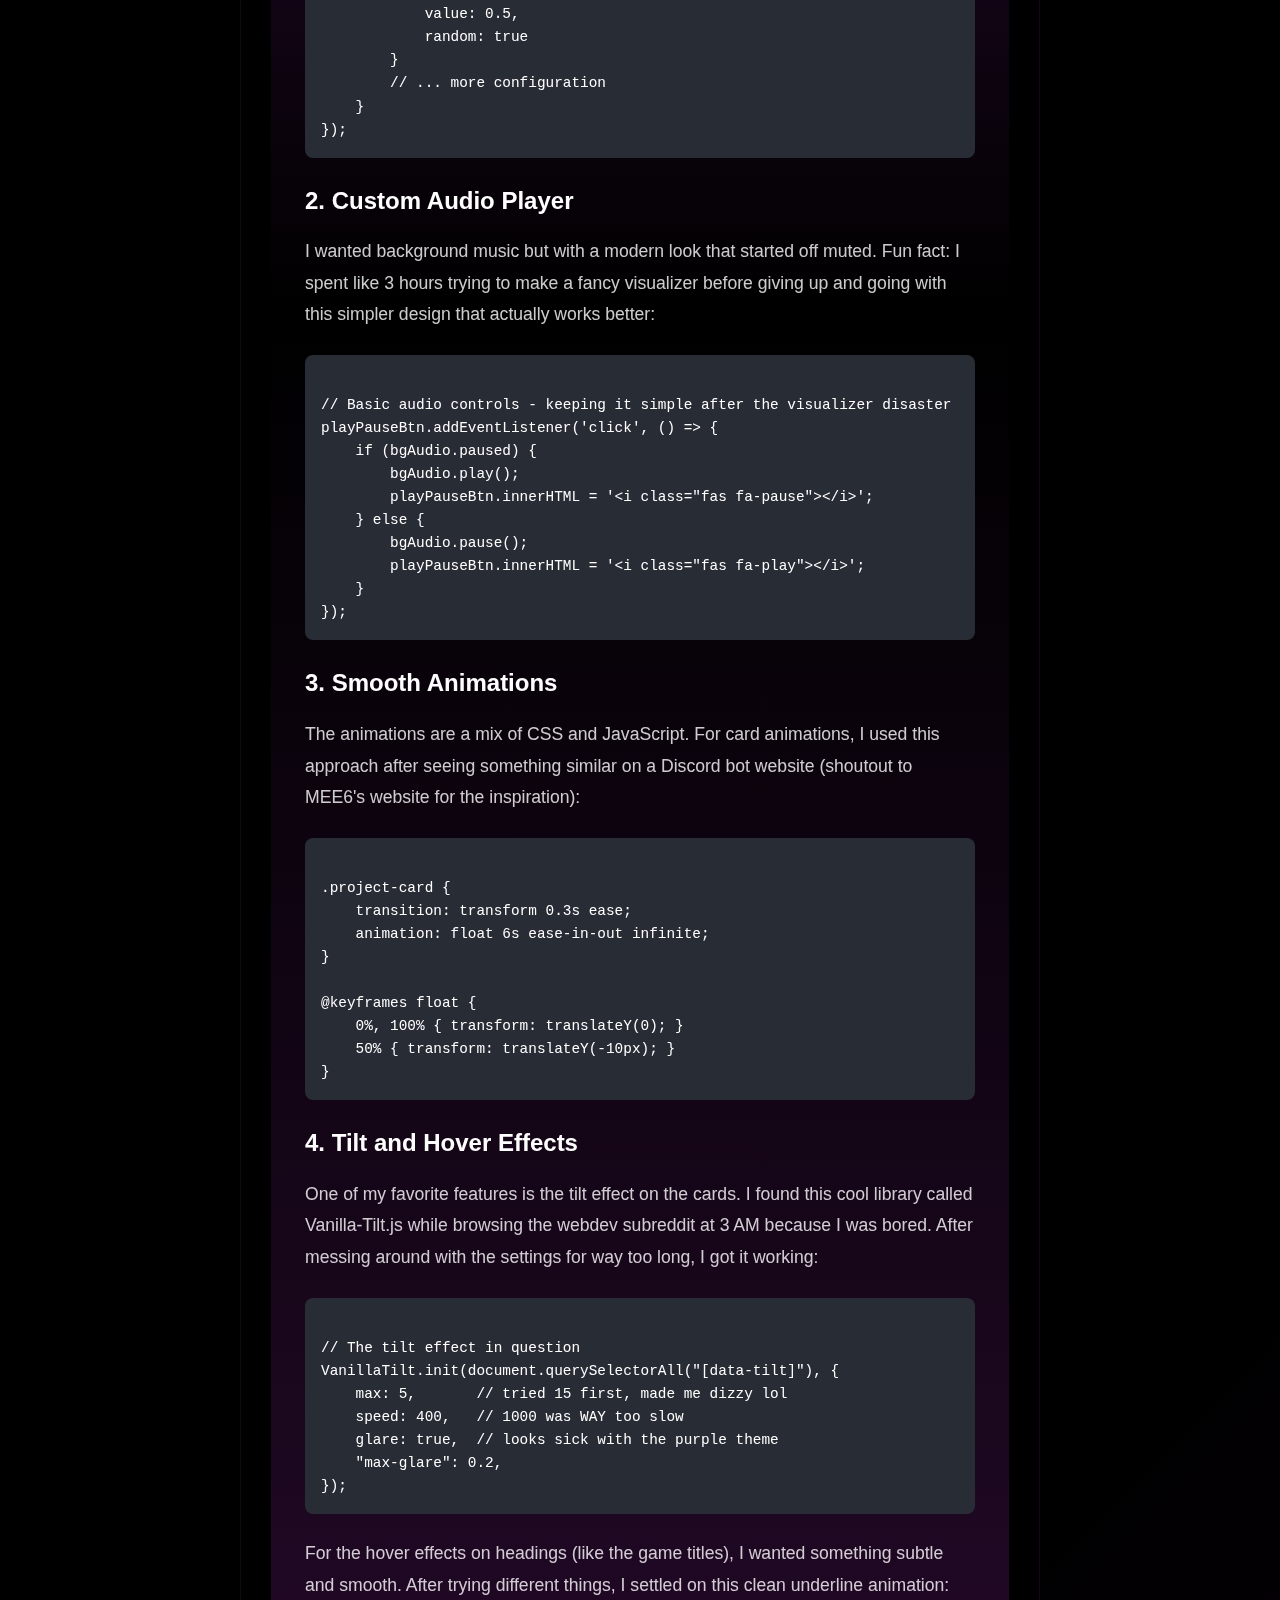
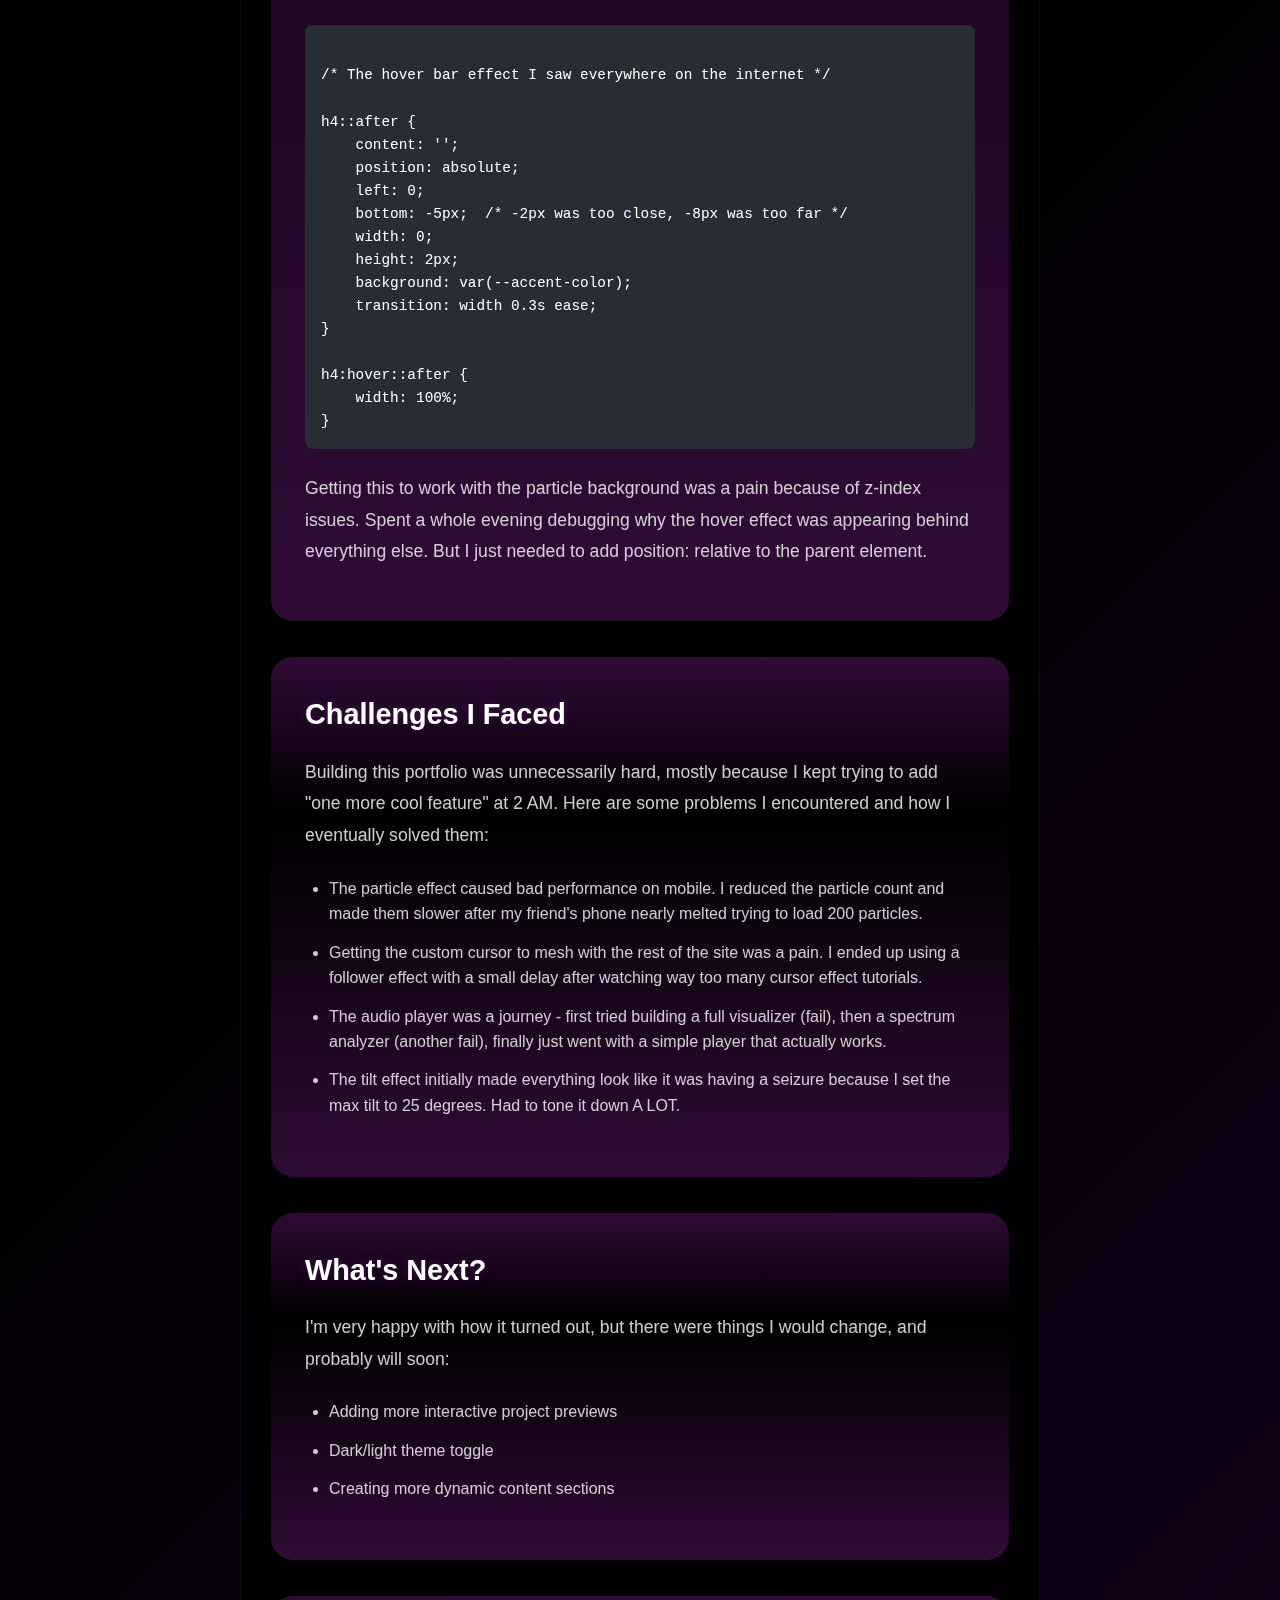
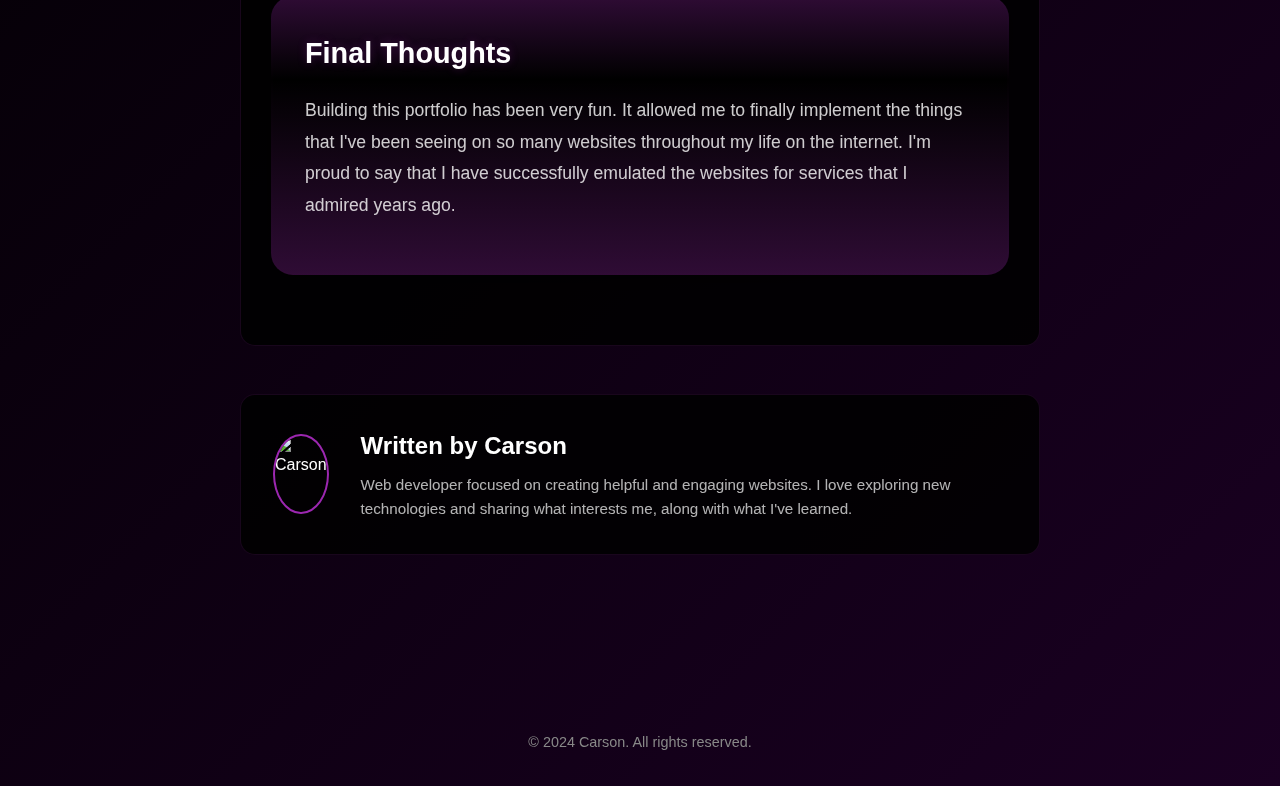
==== commit 8ff678f1: "Updated blog post with more personal details about tilt and hover effects implementation" ====
--- a/blog/how-i-built-my-portfolio.html
+++ b/blog/how-i-built-my-portfolio.html
@@ -72,12 +72,12 @@
 
                 <h3>1. Particle Background</h3>
                 <p>
-                    I used the popular and free particles.js to create the interactive background. I had to experiment with a lot of settings to actually get performant results, but eventually I figured out that fewer particles with subtle movements worked best:
+                    I used the popular and free particles.js to create the interactive background. I had to experiment a lot with the settings - at first I tried using 200 particles but it lagged so badly on my old laptop lol. After some trial and error around 2 AM (when I do my best coding 😅), I found that 80 particles with subtle movements worked perfectly:
                 </p>
                 <pre><code class="language-javascript">
 particlesJS('particles-js', {
     particles: {
-        number: { value: 80 },
+        number: { value: 80 },  // Started with 200, way too much!
         color: { value: '#9c27b0' },
         opacity: {
             value: 0.5,
@@ -89,11 +89,10 @@
 
                 <h3>2. Custom Audio Player</h3>
                 <p>
-                    I wanted background music but with a modern look that started off muted. The audio player uses vanilla JavaScript for controls:
+                    I wanted background music but with a modern look that started off muted. Fun fact: I spent like 3 hours trying to make a fancy visualizer before giving up and going with this simpler design that actually works better:
                 </p>
                 <pre><code class="language-javascript">
-// Basic audio controls
-
+// Basic audio controls - keeping it simple after the visualizer disaster
 playPauseBtn.addEventListener('click', () => {
     if (bgAudio.paused) {
         bgAudio.play();
@@ -106,10 +105,9 @@
 
                 <h3>3. Smooth Animations</h3>
                 <p>
-                    The animations are a mix of CSS and JavaScript. For card animations, I used this approach:
+                    The animations are a mix of CSS and JavaScript. For card animations, I used this approach after seeing something similar on a Discord bot website (shoutout to MEE6's website for the inspiration):
                 </p>
                 <pre><code class="language-css">
-
 .project-card {
     transition: transform 0.3s ease;
     animation: float 6s ease-in-out infinite;
@@ -119,19 +117,57 @@
     0%, 100% { transform: translateY(0); }
     50% { transform: translateY(-10px); }
 }</code></pre>
+
+                <h3>4. Tilt and Hover Effects</h3>
+                <p>
+                    One of my favorite features is the tilt effect on the cards. I found this cool library called Vanilla-Tilt.js while browsing the webdev subreddit at 3 AM because I was bored. After messing around with the settings for way too long, I got it working:
+                </p>
+                <pre><code class="language-javascript">
+// The tilt effect in question
+VanillaTilt.init(document.querySelectorAll("[data-tilt]"), {
+    max: 5,       // tried 15 first, made me dizzy lol
+    speed: 400,   // 1000 was WAY too slow
+    glare: true,  // looks sick with the purple theme
+    "max-glare": 0.2,
+});</code></pre>
+
+                <p>
+                    For the hover effects on headings (like the game titles), I wanted something subtle and smooth. After trying different things, I settled on this clean underline animation:
+                </p>
+                <pre><code class="language-css">
+/* The hover bar effect I saw everywhere on the internet */
+
+h4::after {
+    content: '';
+    position: absolute;
+    left: 0;
+    bottom: -5px;  /* -2px was too close, -8px was too far */
+    width: 0;
+    height: 2px;
+    background: var(--accent-color);
+    transition: width 0.3s ease;
+}
+
+h4:hover::after {
+    width: 100%;
+}</code></pre>
+
+                <p>
+                    Getting this to work with the particle background was a pain because of z-index issues. Spent a whole evening debugging why the hover effect was appearing behind everything else. But I just needed to add position: relative to the parent element.
+                </p>
             </section>
 
             <!-- Challenges and Solutions -->
             <section class="post-section">
                 <h2>Challenges I Faced</h2>
                 <p>
-                    Building this portfolio was unnecessarily hard. Here are some problems I encountered and how I eventually solved them:
+                    Building this portfolio was unnecessarily hard, mostly because I kept trying to add "one more cool feature" at 2 AM. Here are some problems I encountered and how I eventually solved them:
                 </p>
                 <ul>
-
-                    <li>The particle effect caused bad performance on mobile. I reduced the particle count and made them slower.</li>
-                    <li>Getting the custom cursor to mesh with the rest of the site was a pain. I ended up using a follower effect with a small delay.</li>
-                    <li>I wanted the audio player to work across different browsers while still being minimal. I ended up using a simple vanilla JS audio player.</li>
+                    <li>The particle effect caused bad performance on mobile. I reduced the particle count and made them slower after my friend's phone nearly melted trying to load 200 particles.</li>
+                    <li>Getting the custom cursor to mesh with the rest of the site was a pain. I ended up using a follower effect with a small delay after watching way too many cursor effect tutorials.</li>
+                    <li>The audio player was a journey - first tried building a full visualizer (fail), then a spectrum analyzer (another fail), finally just went with a simple player that actually works.</li>
+                    <li>The tilt effect initially made everything look like it was having a seizure because I set the max tilt to 25 degrees. Had to tone it down A LOT.</li>
                 </ul>
             </section>
 
